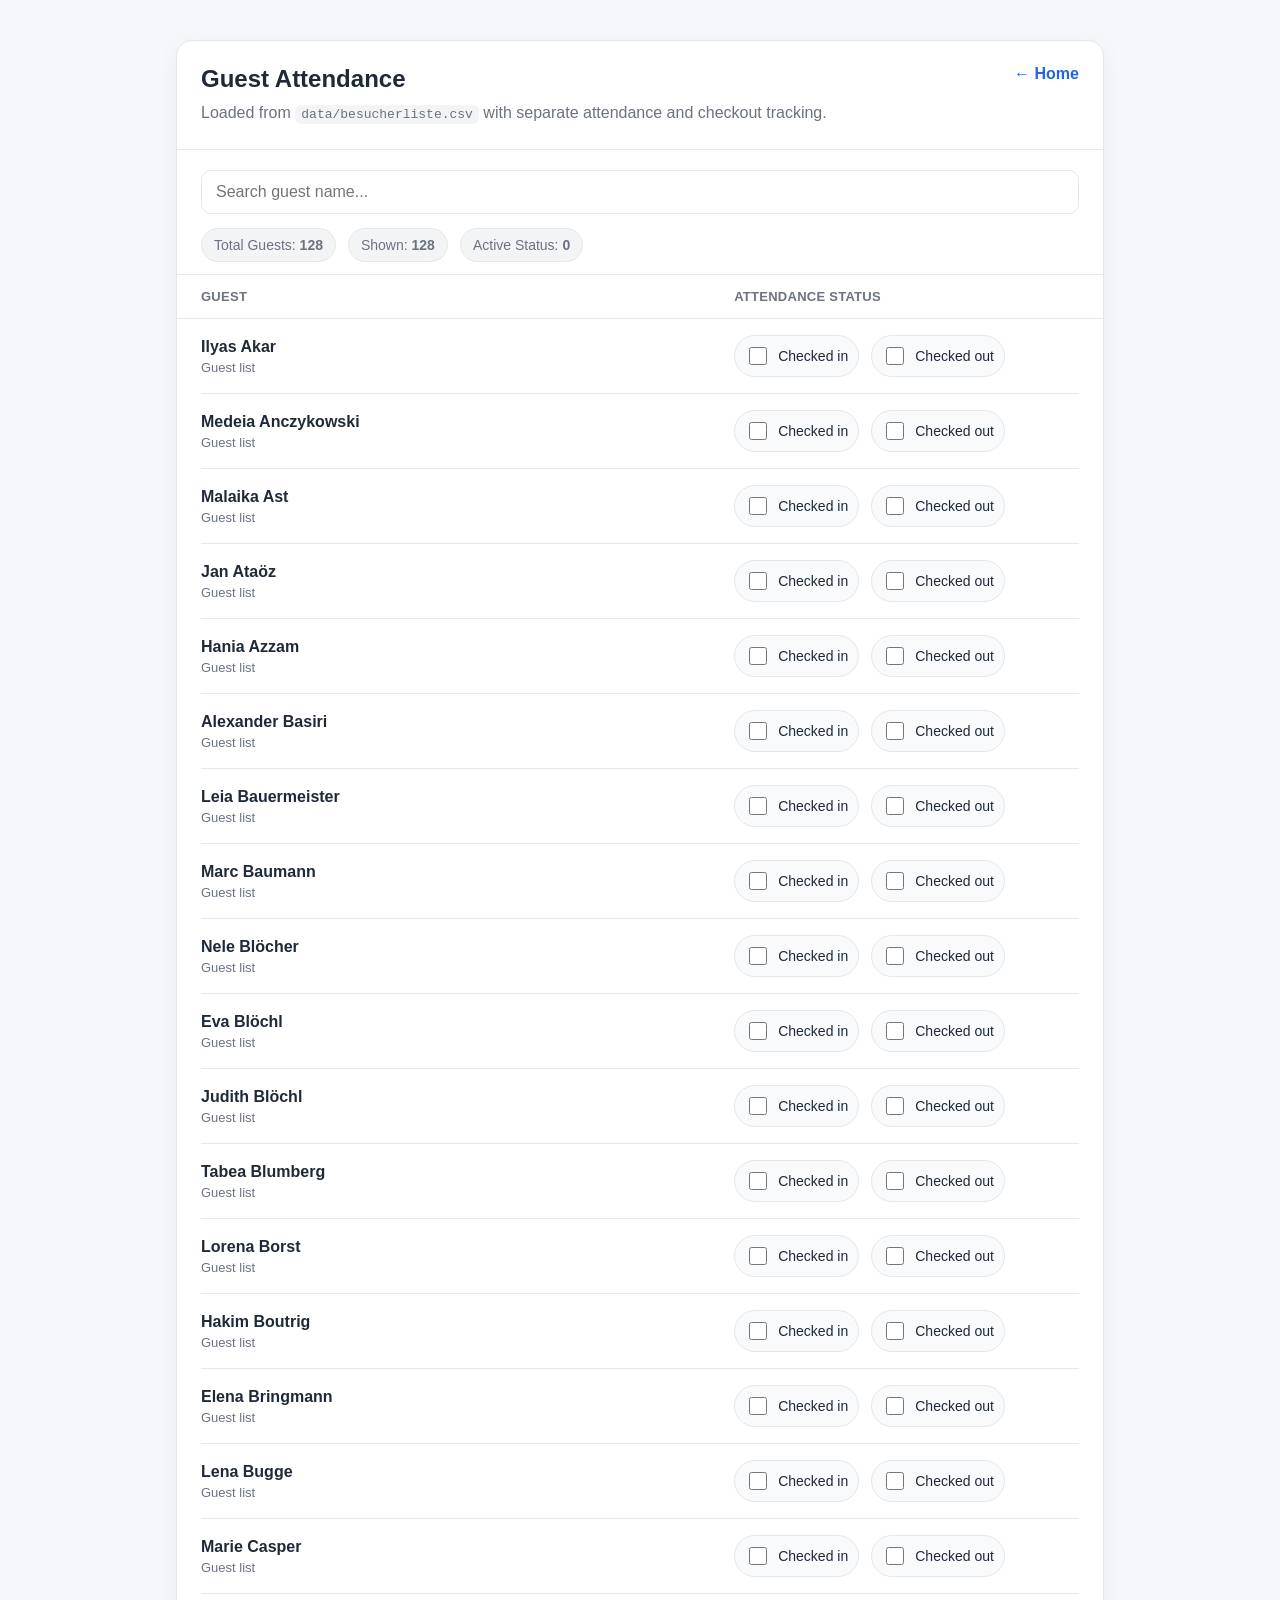
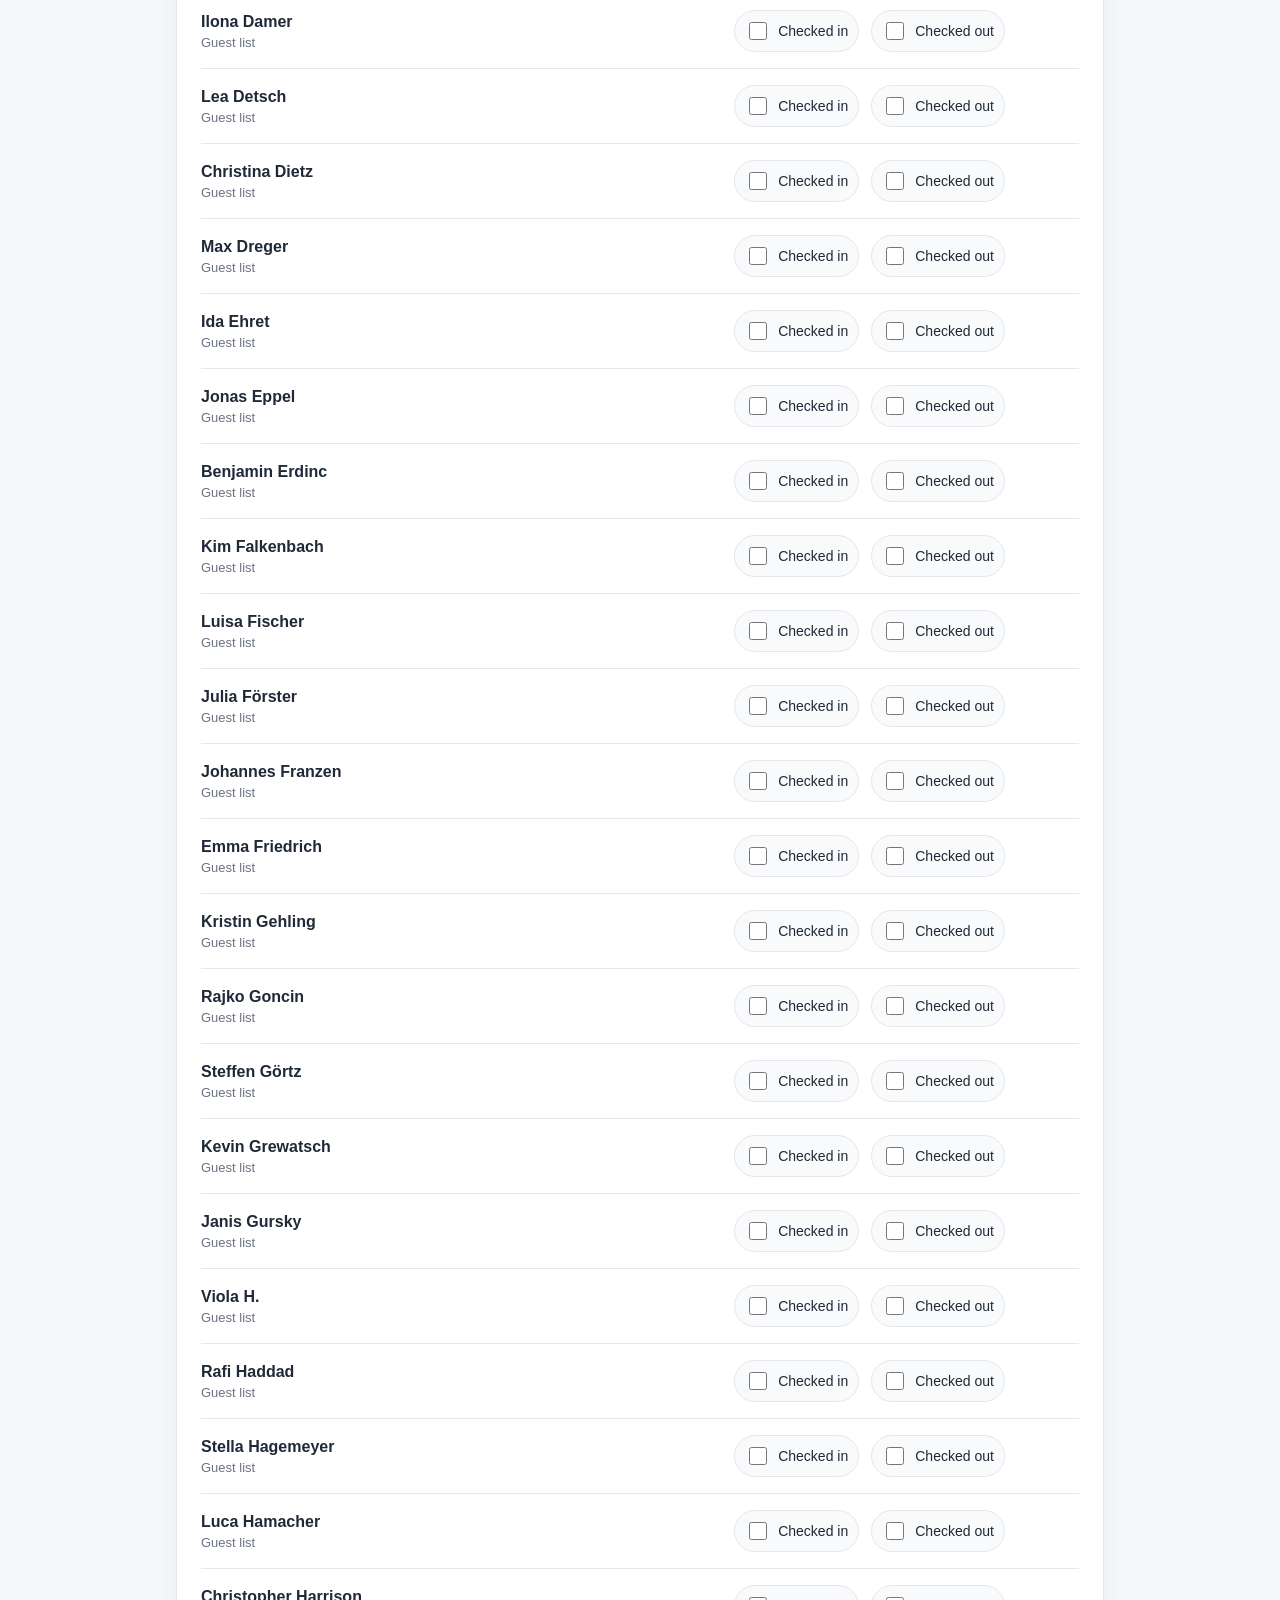
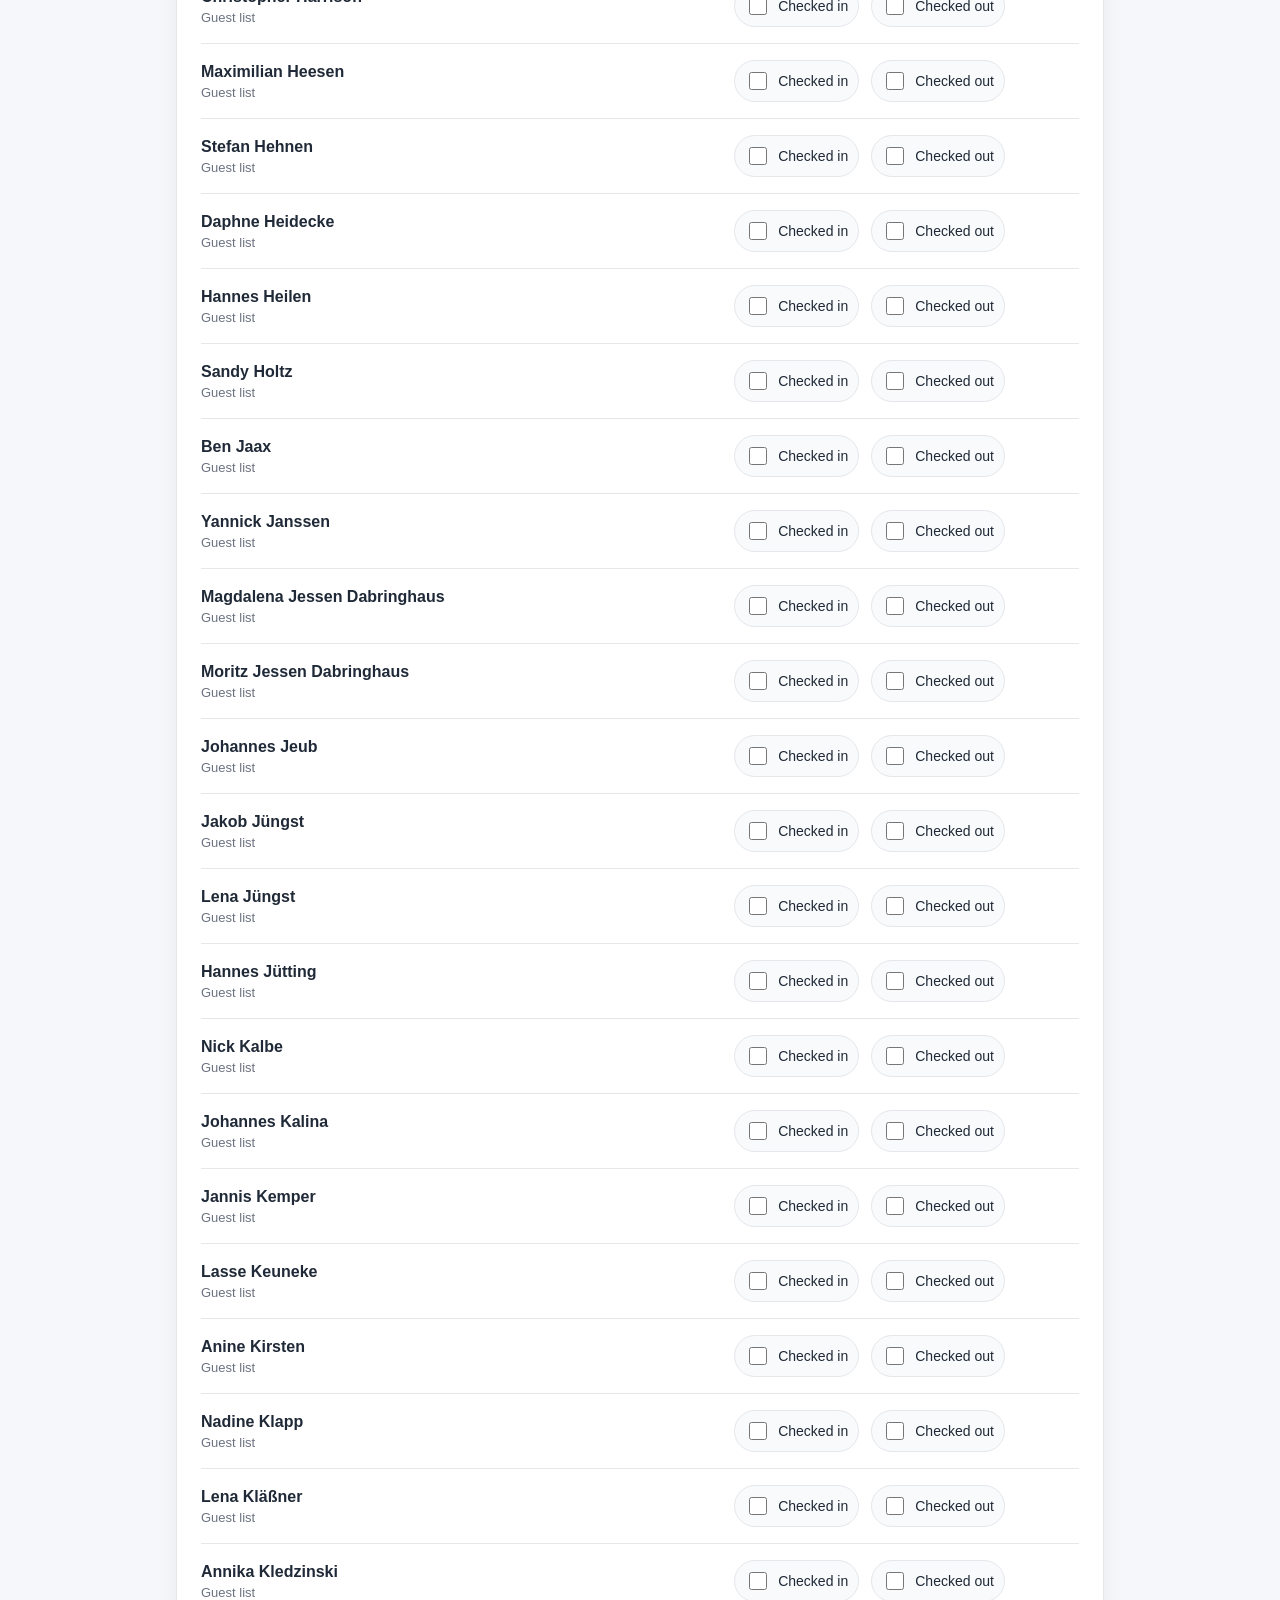
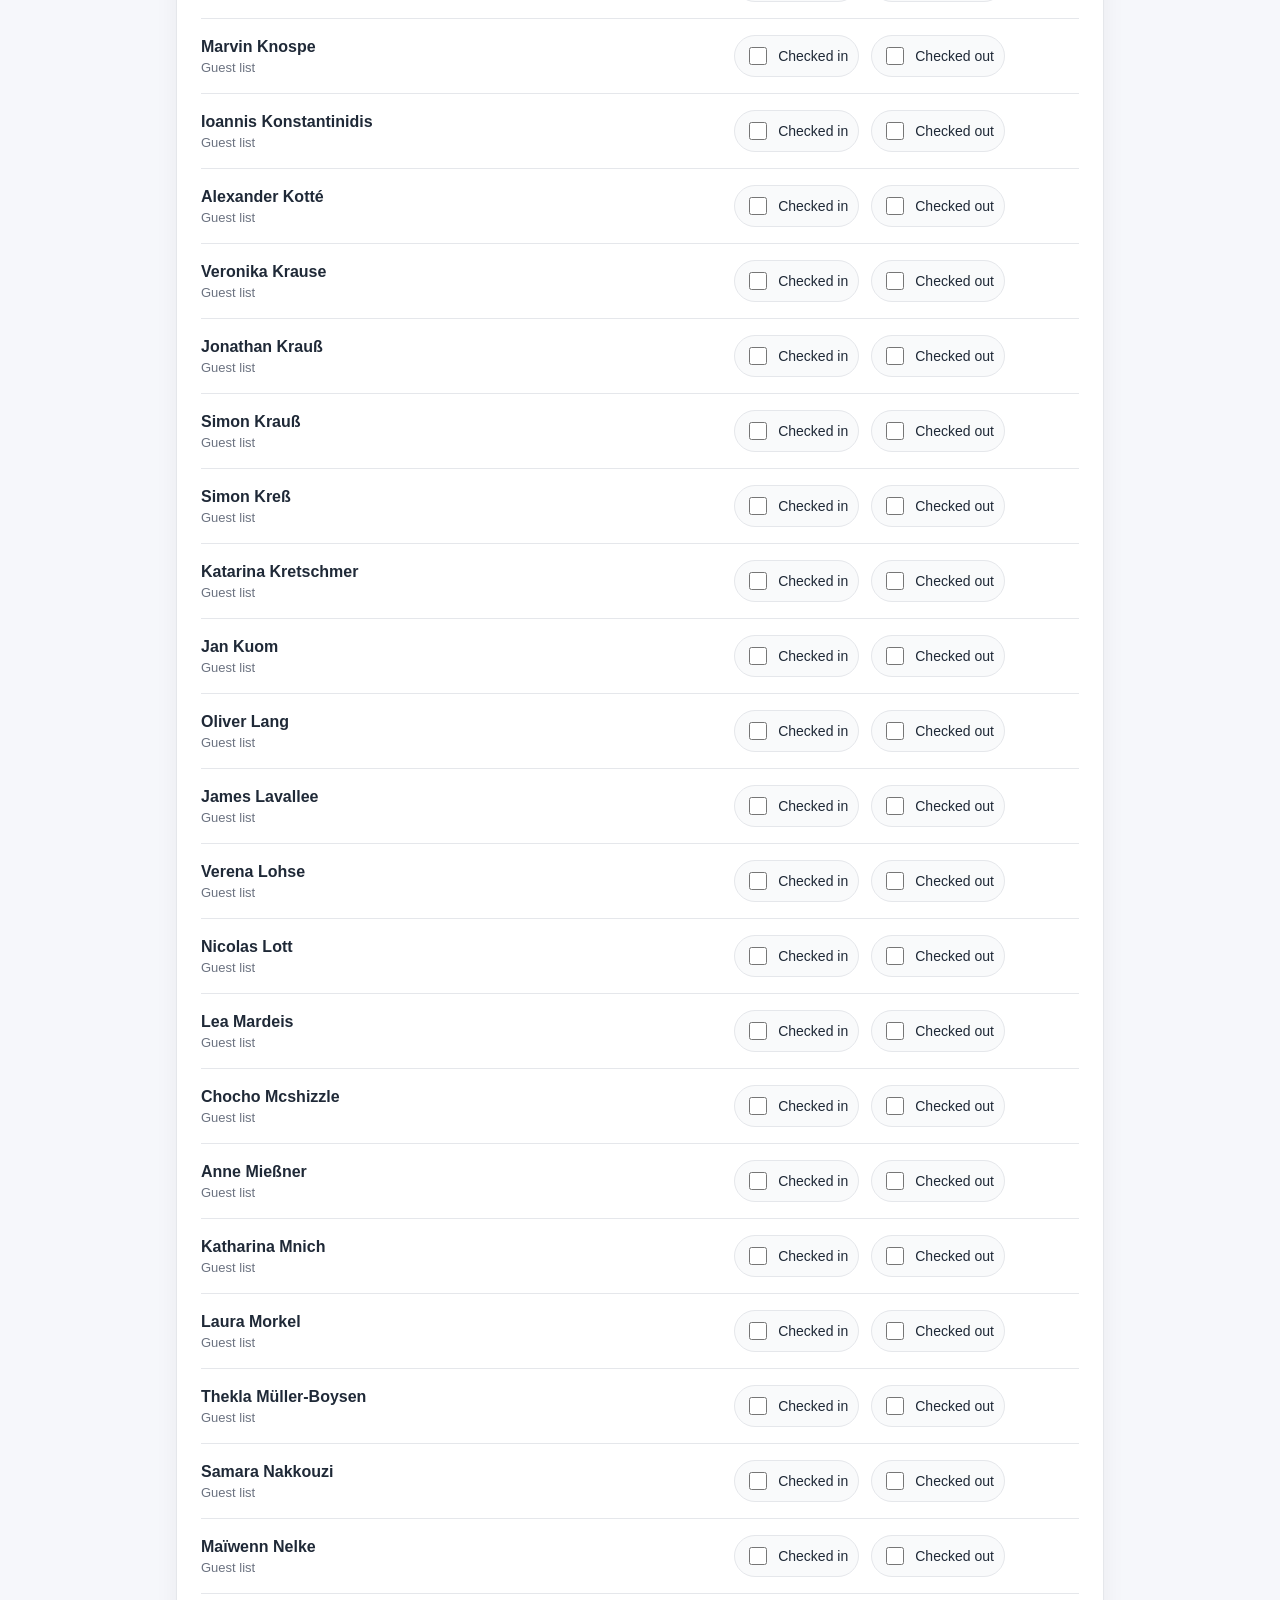
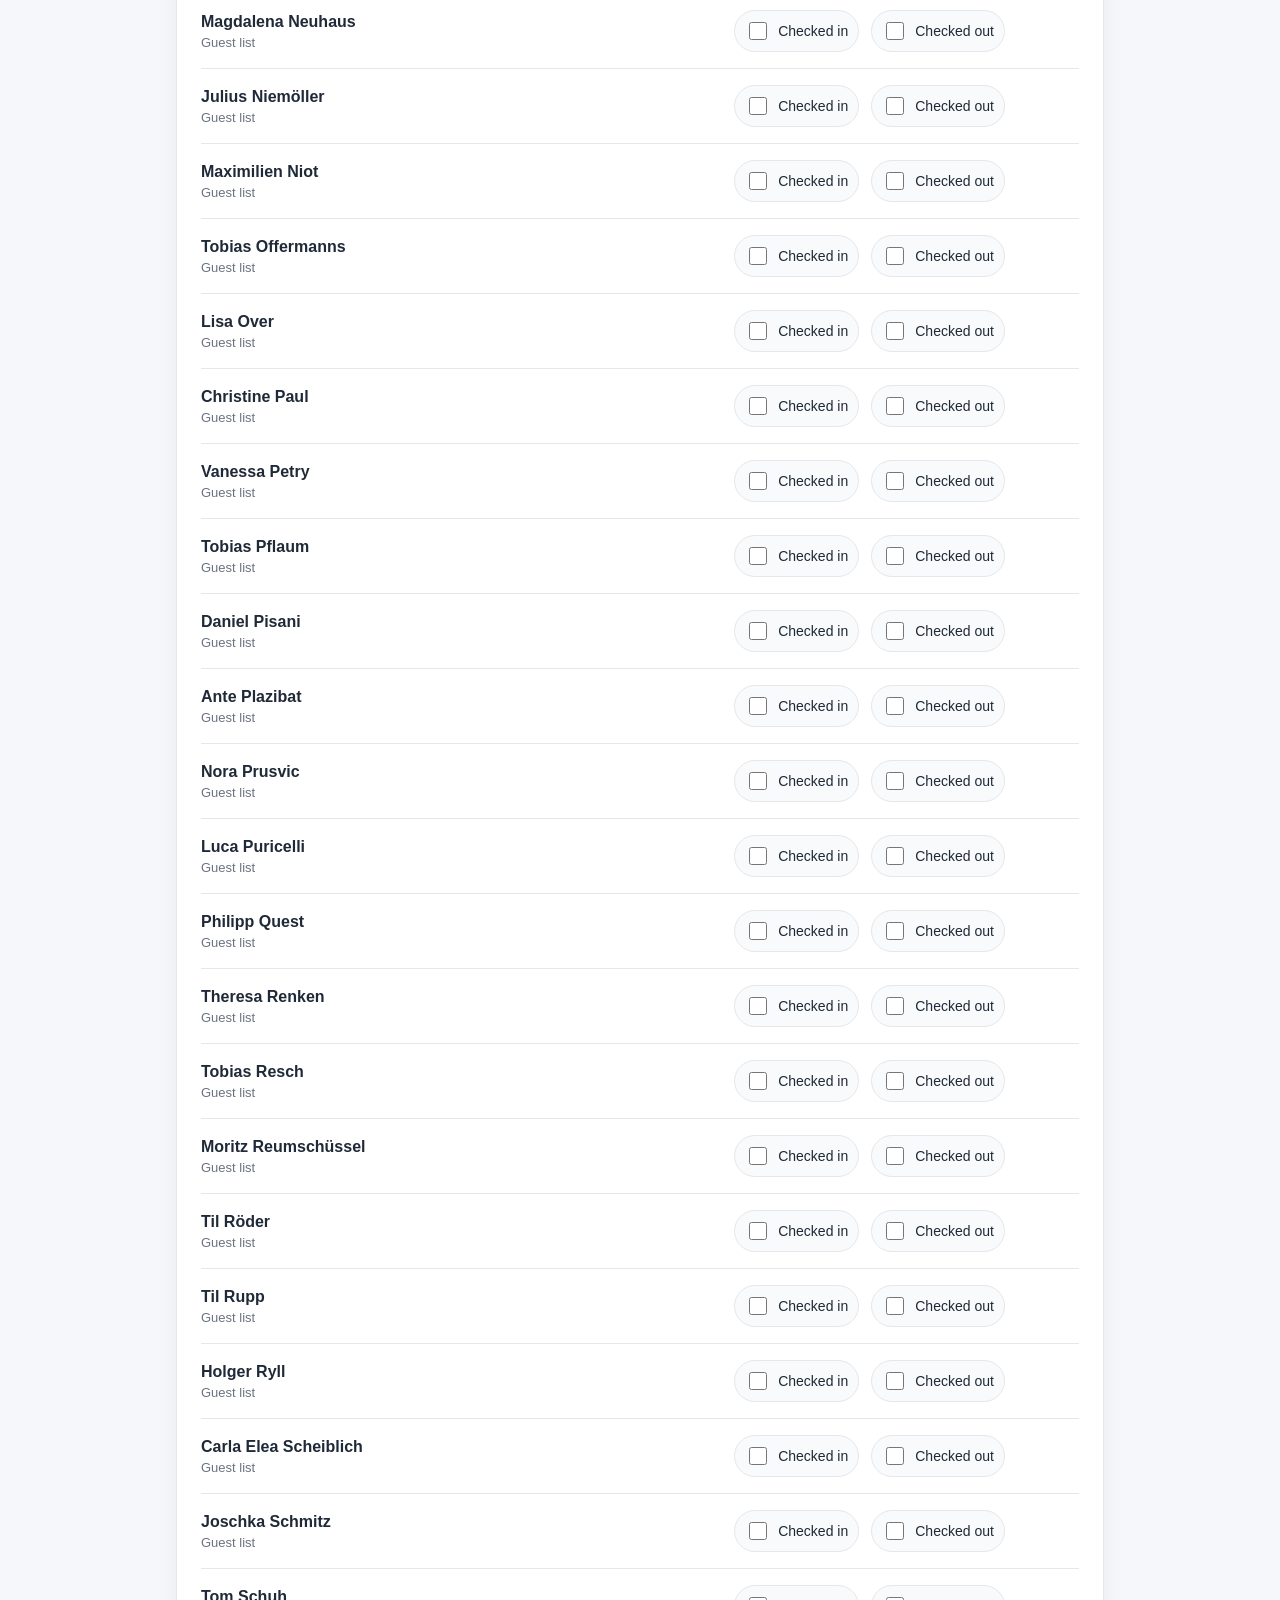
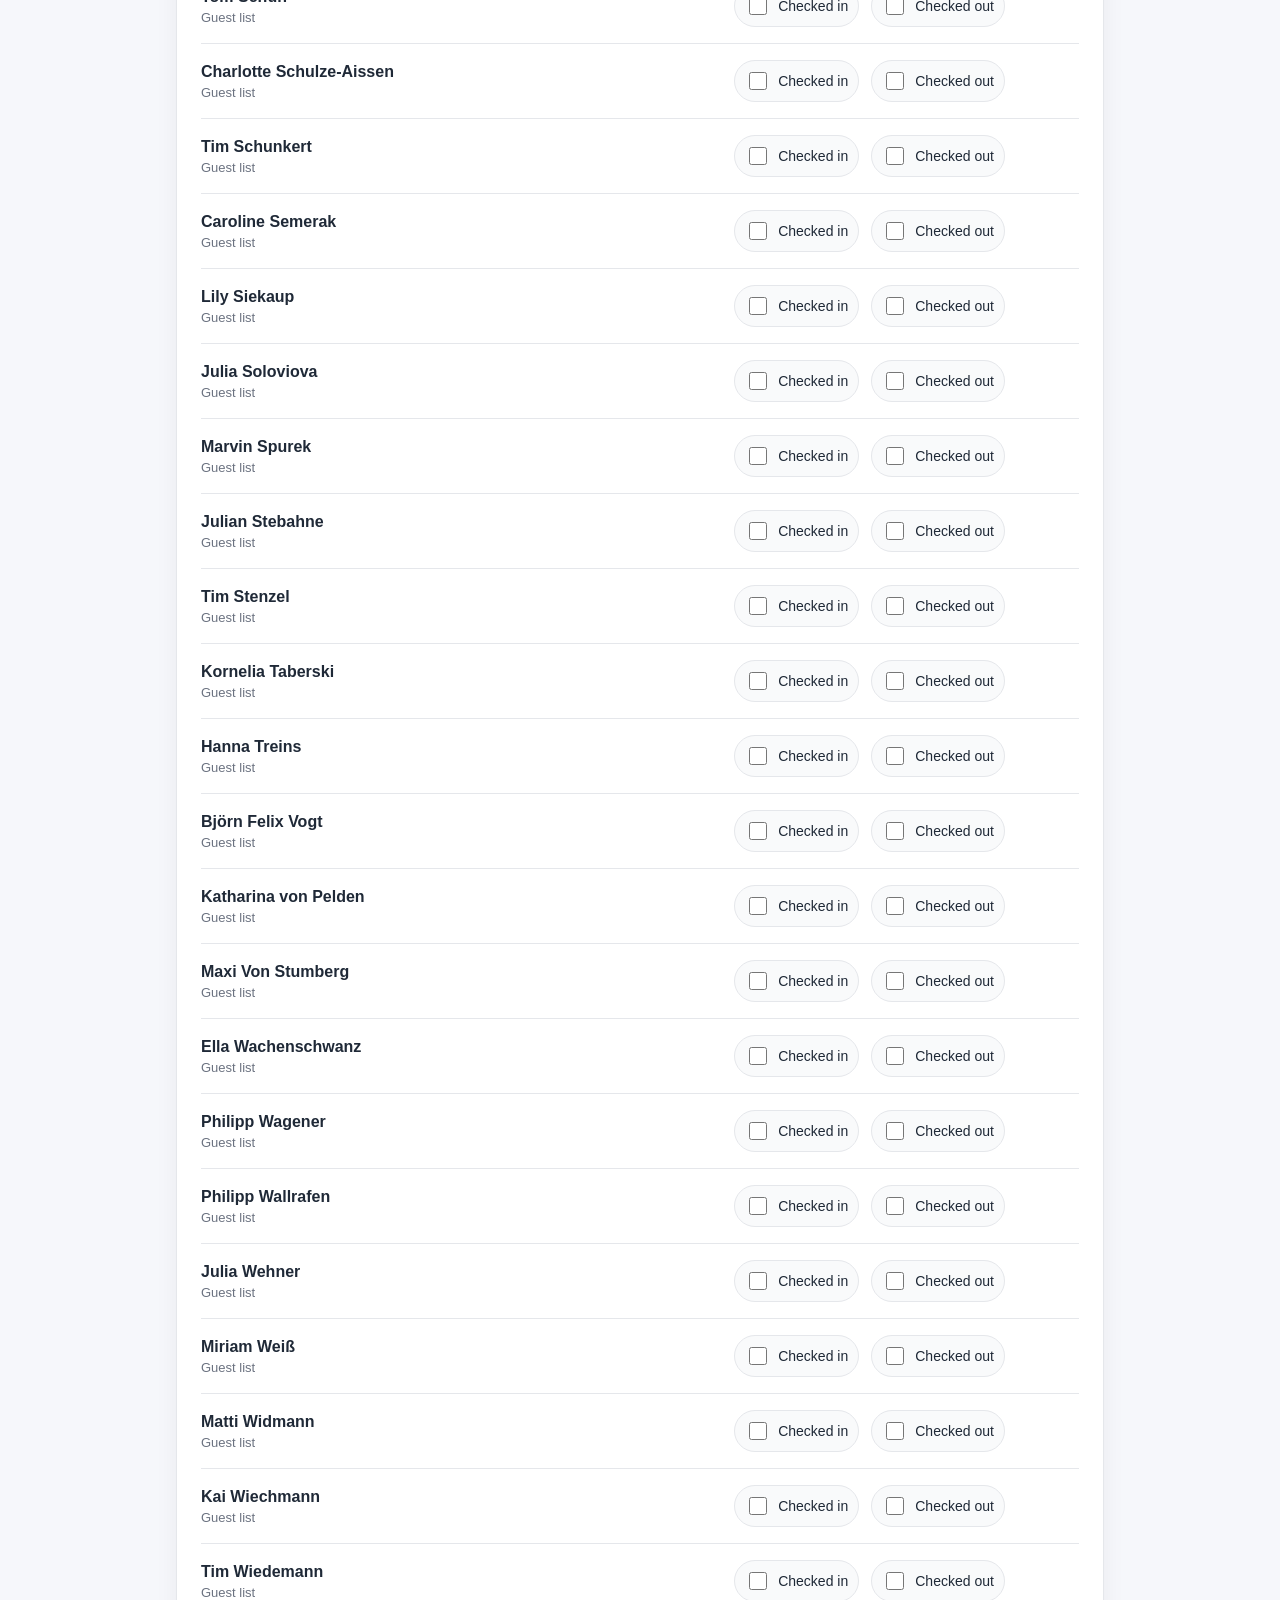
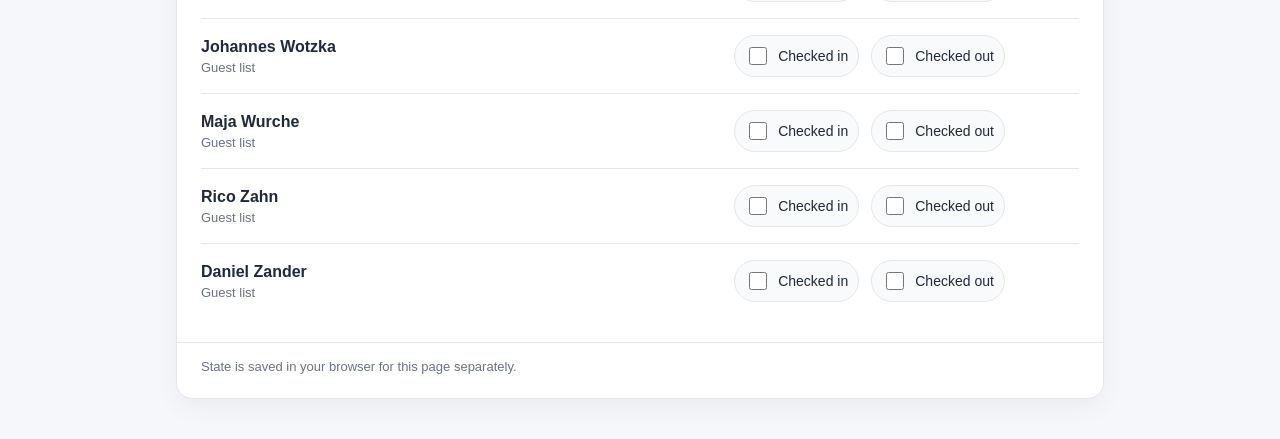
==== checkin.html @ 7bf36eb4 "Initial guest tool app" ====
<!DOCTYPE html>
<html lang="en">
<head>
  <meta charset="UTF-8" />
  <meta name="viewport" content="width=device-width, initial-scale=1.0" />
  <title>Guest Attendance</title>
  <meta name="theme-color" content="#2563eb" />
  <meta name="apple-mobile-web-app-capable" content="yes" />
  <meta name="apple-mobile-web-app-status-bar-style" content="default" />
  <meta name="apple-mobile-web-app-title" content="Guest Tool" />
  <link rel="manifest" href="manifest.webmanifest" />
  <link rel="icon" href="icons/icon.svg" type="image/svg+xml" />
  <link rel="apple-touch-icon" href="icons/apple-touch-icon.png" />
  <link rel="stylesheet" href="styles.css" />
</head>
<body>
  <main class="wrap">
    <section class="card">
      <header class="header">
        <div class="headerTop">
          <div>
            <h1>Guest Attendance</h1>
            <p class="sub">Loaded from <code>data/besucherliste.csv</code> with separate attendance and checkout tracking.</p>
          </div>
          <a class="backLink" href="index.html">← Home</a>
        </div>
      </header>

      <section class="controls">
        <input id="searchInput" class="search" type="text" placeholder="Search guest name..." aria-label="Search guest names" />
        <div class="stats">
          <div class="badge">Total Guests: <strong id="totalCount">0</strong></div>
          <div class="badge">Shown: <strong id="shownCount">0</strong></div>
          <div class="badge">Active Status: <strong id="doneCount">0</strong></div>
        </div>
      </section>

      <section id="listHeader" class="listHeader">
        <div>Guest</div>
        <div>Status</div>
      </section>

      <section id="guestList" class="list" aria-live="polite"></section>
      <p id="emptyState" class="empty">No guests match your search.</p>

      <footer class="footer">
        State is saved in your browser for this page separately.
      </footer>
    </section>
  </main>

  <script type="module">
    import { createGuestPage } from './shared-page.js';
    import { guestList } from './data/guests.js';

    await createGuestPage({
      guests: guestList,
      storageKey: 'guest-tool-checkin-v1',
      fields: [
        { key: 'checkedIn', label: 'Checked in' },
        { key: 'checkedOut', label: 'Checked out' }
      ],
      statusHeaderLabel: 'Attendance Status',
      isDone: guest => guest.checkedIn || guest.checkedOut
    });
  </script>
  <script type="module" src="./app-init.js"></script>
</body>
</html>
---- styles.css ----
:root {
  --bg: #f6f7fb;
  --card: #ffffff;
  --text: #1f2937;
  --muted: #6b7280;
  --line: #e5e7eb;
  --accent: #2563eb;
  --accent-soft: #dbeafe;
  --shadow: 0 8px 24px rgba(0, 0, 0, 0.05);
}

* {
  box-sizing: border-box;
}

body {
  margin: 0;
  font-family: Arial, Helvetica, sans-serif;
  background: var(--bg);
  color: var(--text);
}

.wrap {
  max-width: 960px;
  margin: 40px auto;
  padding: 0 16px;
}

.card {
  background: var(--card);
  border: 1px solid var(--line);
  border-radius: 16px;
  overflow: hidden;
  box-shadow: var(--shadow);
}

.header {
  padding: 24px;
  border-bottom: 1px solid var(--line);
}

.headerTop {
  display: flex;
  justify-content: space-between;
  gap: 16px;
  align-items: flex-start;
}

h1, h2 {
  margin: 0 0 8px;
}

.sub {
  margin: 0;
  color: var(--muted);
  line-height: 1.5;
}

.backLink {
  text-decoration: none;
  color: var(--accent);
  font-weight: 600;
  white-space: nowrap;
}

.navGrid {
  display: grid;
  grid-template-columns: repeat(auto-fit, minmax(260px, 1fr));
  gap: 20px;
  padding: 28px;
}

.navCard {
  display: block;
  text-decoration: none;
  color: inherit;
  border-radius: 16px;
  padding: 22px;
  background: linear-gradient(180deg, #ffffff, #f9fafb);
  border: 1px solid #e5e7eb;
  box-shadow: 0 6px 18px rgba(0, 0, 0, 0.05);
  transition: all 0.2s ease;
  position: relative;
  overflow: hidden;
}

/* subtle accent bar */
.navCard::before {
  content: "";
  position: absolute;
  top: 0;
  left: 0;
  height: 4px;
  width: 100%;
  background: linear-gradient(90deg, #2563eb, #60a5fa);
  opacity: 0;
  transition: opacity 0.2s ease;
}

.navCard:hover {
  transform: translateY(-4px);
  border-color: #c7d2fe;
  box-shadow: 0 12px 28px rgba(0, 0, 0, 0.08);
}

.navCard:hover::before {
  opacity: 1;
}

.navCard h2 {
  margin: 0 0 8px;
  font-size: 20px;
}

.navCard p {
  margin: 0;
  color: #6b7280;
  line-height: 1.5;
}

/* optional: differentiate cards */
.navCard:nth-child(1)::before {
  background: linear-gradient(90deg, #16a34a, #4ade80);
}

.navCard:nth-child(2)::before {
  background: linear-gradient(90deg, #2563eb, #60a5fa);
}

.controls {
  padding: 20px 24px 12px;
  border-bottom: 1px solid var(--line);
  display: grid;
  gap: 14px;
}

.search {
  width: 100%;
  padding: 12px 14px;
  border: 1px solid var(--line);
  border-radius: 10px;
  font-size: 16px;
  outline: none;
}

.search:focus {
  border-color: var(--accent);
  box-shadow: 0 0 0 3px var(--accent-soft);
}

.stats {
  display: flex;
  gap: 12px;
  flex-wrap: wrap;
  font-size: 14px;
  color: var(--muted);
}

.badge {
  background: #f3f4f6;
  border: 1px solid var(--line);
  border-radius: 999px;
  padding: 8px 12px;
}

.listHeader,
.guestRow {
  display: grid;
  grid-template-columns: minmax(220px, 1.5fr) minmax(180px, 1fr);
  gap: 16px;
  align-items: center;
}

.listHeader {
  padding: 14px 24px;
  font-size: 13px;
  font-weight: 700;
  letter-spacing: 0.02em;
  color: var(--muted);
  text-transform: uppercase;
  border-bottom: 1px solid var(--line);
}

.list {
  padding: 0 24px 24px;
}

.guestRow {
  padding: 16px 0;
  border-bottom: 1px solid var(--line);
}

.guestRow:last-child {
  border-bottom: none;
}

.guestName {
  font-size: 16px;
  font-weight: 600;
}

.guestMeta {
  margin-top: 4px;
  color: var(--muted);
  font-size: 13px;
}

.actions {
  display: flex;
  justify-content: flex-start;
  gap: 12px;
  flex-wrap: wrap;
}

.control {
  display: inline-flex;
  align-items: center;
  gap: 8px;
  cursor: pointer;
  user-select: none;
  font-size: 14px;
  padding: 8px 10px;
  border: 1px solid var(--line);
  border-radius: 999px;
  background: #f9fafb;
}

input[type="checkbox"] {
  width: 18px;
  height: 18px;
  cursor: pointer;
}

.empty {
  text-align: center;
  color: var(--muted);
  padding: 24px;
  display: none;
}

.utilityCard {
  margin-top: 20px;
}

.utilityGrid {
  display: flex;
  gap: 12px;
  flex-wrap: wrap;
  padding: 24px;
}

.actionButton {
  appearance: none;
  border: 1px solid var(--accent);
  background: var(--accent);
  color: white;
  font: inherit;
  padding: 12px 16px;
  border-radius: 12px;
  cursor: pointer;
  text-decoration: none;
  font-weight: 600;
}

.secondaryButton {
  background: white;
  color: var(--accent);
}

.statusMessage {
  min-height: 24px;
  margin: 0;
  padding: 0 24px 24px;
  color: var(--muted);
  font-size: 14px;
}

.footer {
  padding: 16px 24px 24px;
  color: var(--muted);
  font-size: 13px;
  border-top: 1px solid var(--line);
}

@media (max-width: 720px) {
  .headerTop,
  .listHeader,
  .guestRow {
    grid-template-columns: 1fr;
    display: grid;
  }

  .headerTop {
    display: flex;
    flex-direction: column;
    align-items: flex-start;
  }

  .list {
    padding: 0 18px 18px;
  }

  .controls,
  .listHeader,
  .header,
  .footer {
    padding-left: 18px;
    padding-right: 18px;
  }
}

code {
  background: #f3f4f6;
  padding: 2px 6px;
  border-radius: 6px;
}

@media (max-width: 700px) {
  .headerTop {
    flex-direction: column;
  }

  .listHeader {
    display: none;
  }

  .guestRow {
    grid-template-columns: 1fr;
  }
}
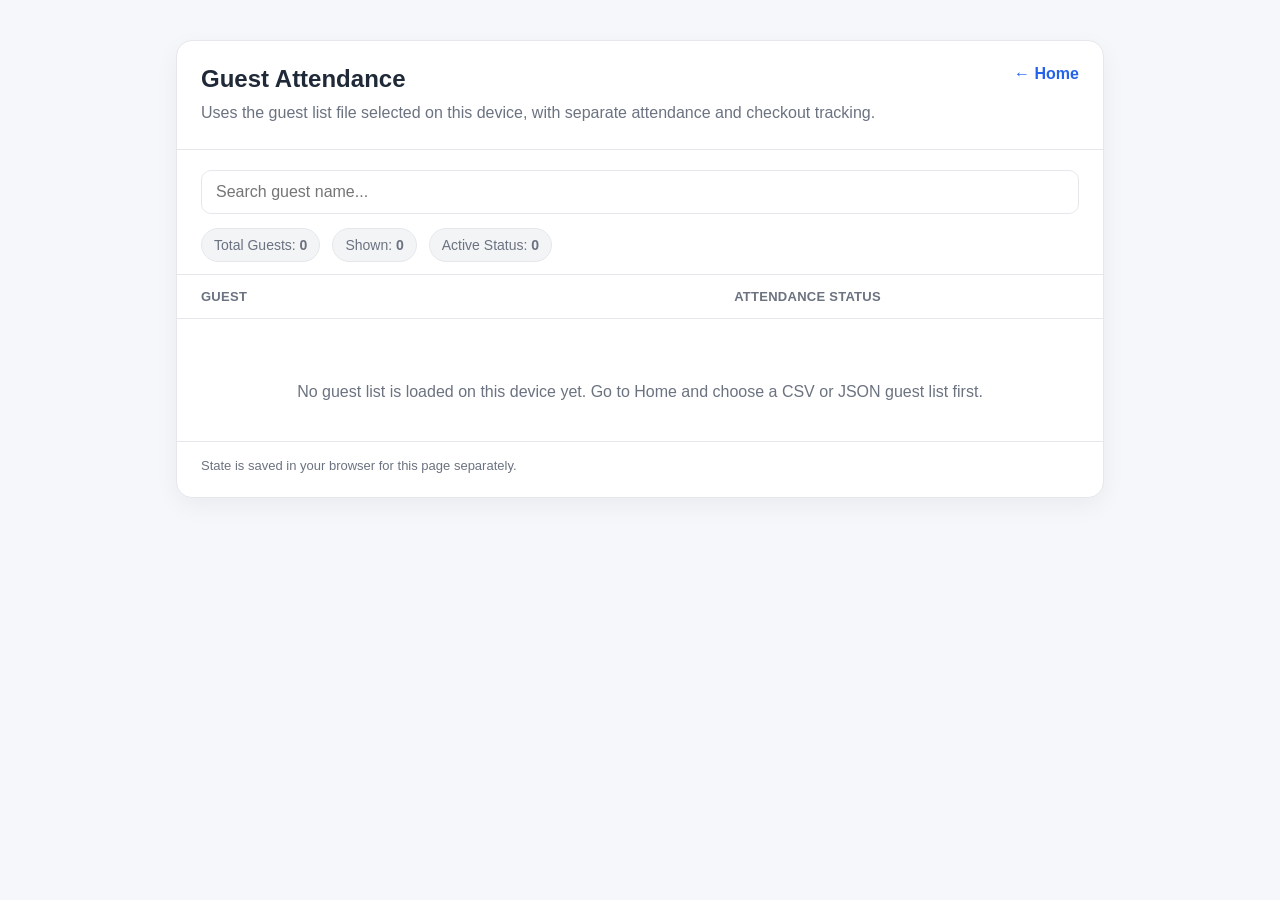
==== commit 3c9ae3e4: "Refactor guest list handling to allow file selection from device, update README, and improve offline" ====
--- a/checkin.html
+++ b/checkin.html
@@ -20,7 +20,7 @@
         <div class="headerTop">
           <div>
             <h1>Guest Attendance</h1>
-            <p class="sub">Loaded from <code>data/besucherliste.csv</code> with separate attendance and checkout tracking.</p>
+            <p class="sub">Uses the guest list file selected on this device, with separate attendance and checkout tracking.</p>
           </div>
           <a class="backLink" href="index.html">← Home</a>
         </div>
@@ -51,17 +51,18 @@
 
   <script type="module">
     import { createGuestPage } from './shared-page.js';
-    import { guestList } from './data/guests.js';
+    import { loadGuestsFromDeviceStorage } from './guest-source.js';
 
     await createGuestPage({
-      guests: guestList,
+      loadGuests: loadGuestsFromDeviceStorage,
       storageKey: 'guest-tool-checkin-v1',
       fields: [
         { key: 'checkedIn', label: 'Checked in' },
         { key: 'checkedOut', label: 'Checked out' }
       ],
       statusHeaderLabel: 'Attendance Status',
-      isDone: guest => guest.checkedIn || guest.checkedOut
+      isDone: guest => guest.checkedIn || guest.checkedOut,
+      loadErrorMessage: 'No guest list is loaded on this device yet. Go to Home and choose a CSV or JSON guest list first.'
     });
   </script>
   <script type="module" src="./app-init.js"></script>
